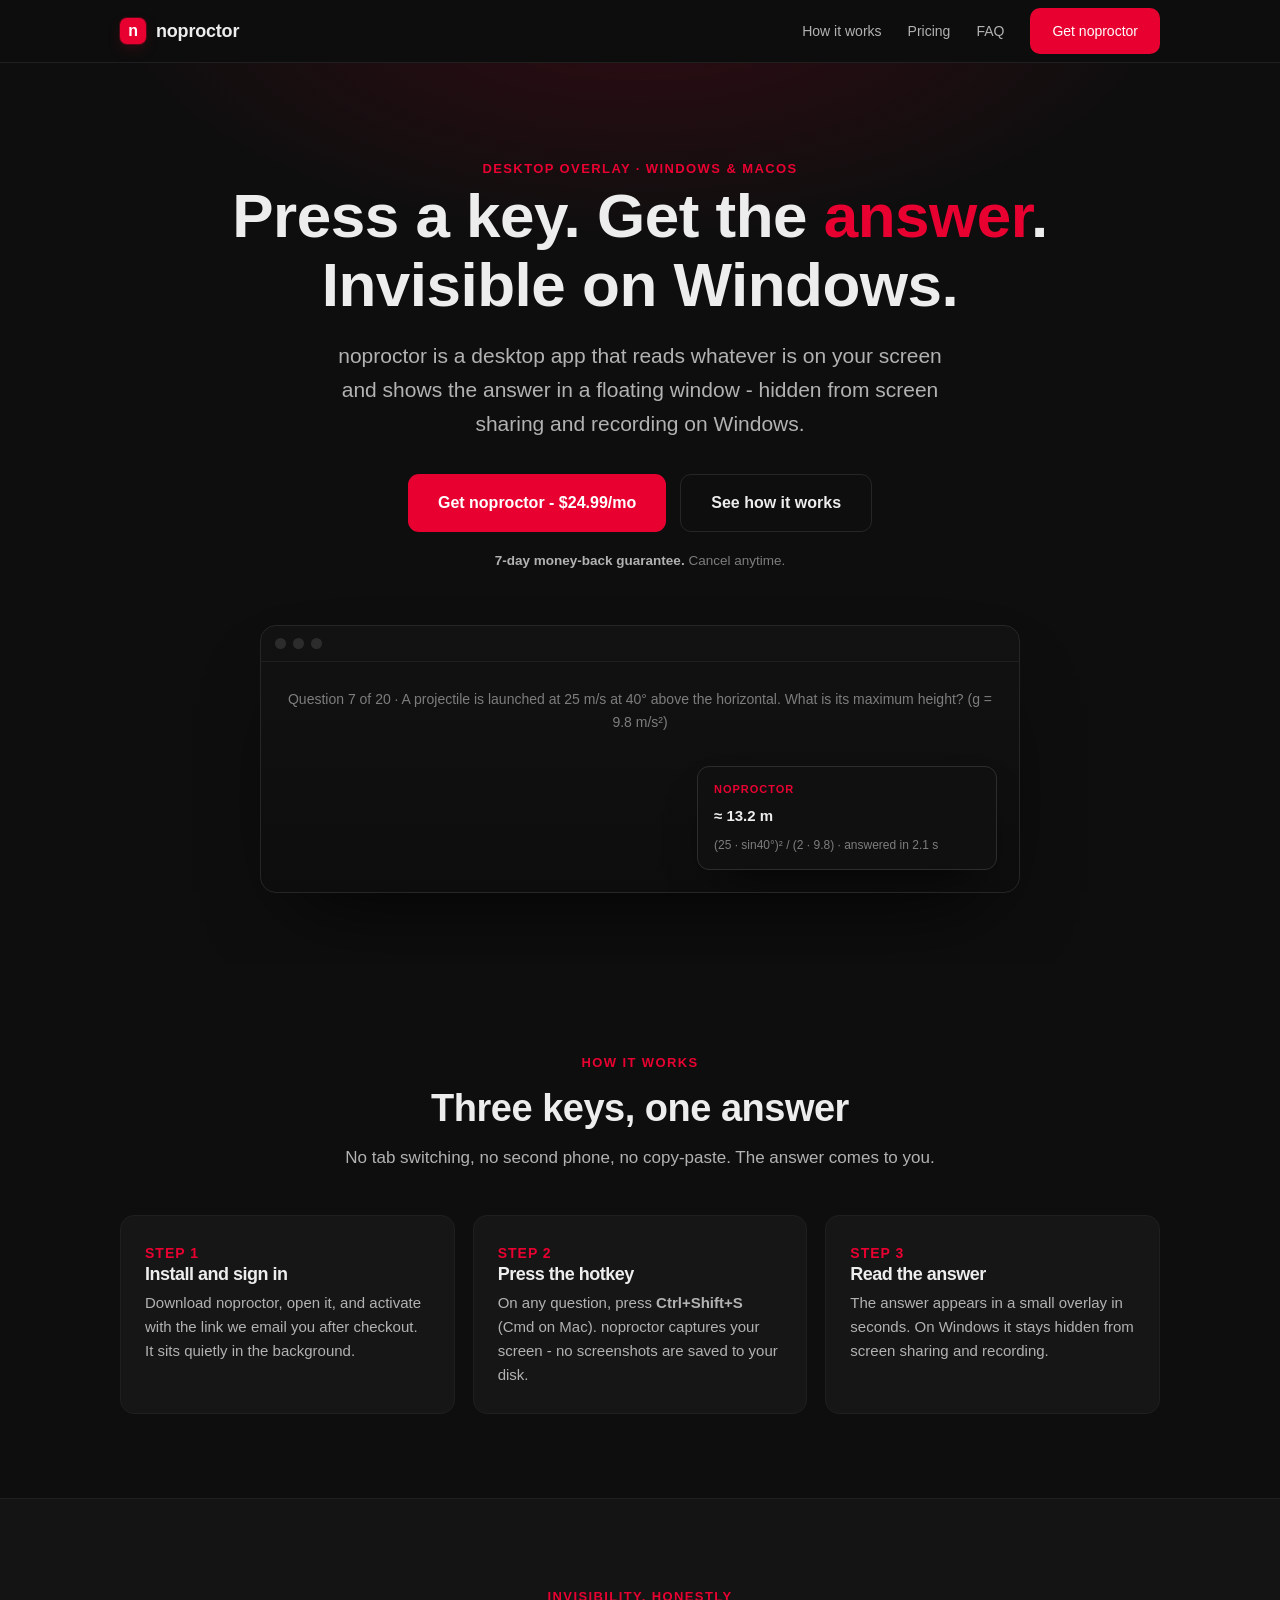
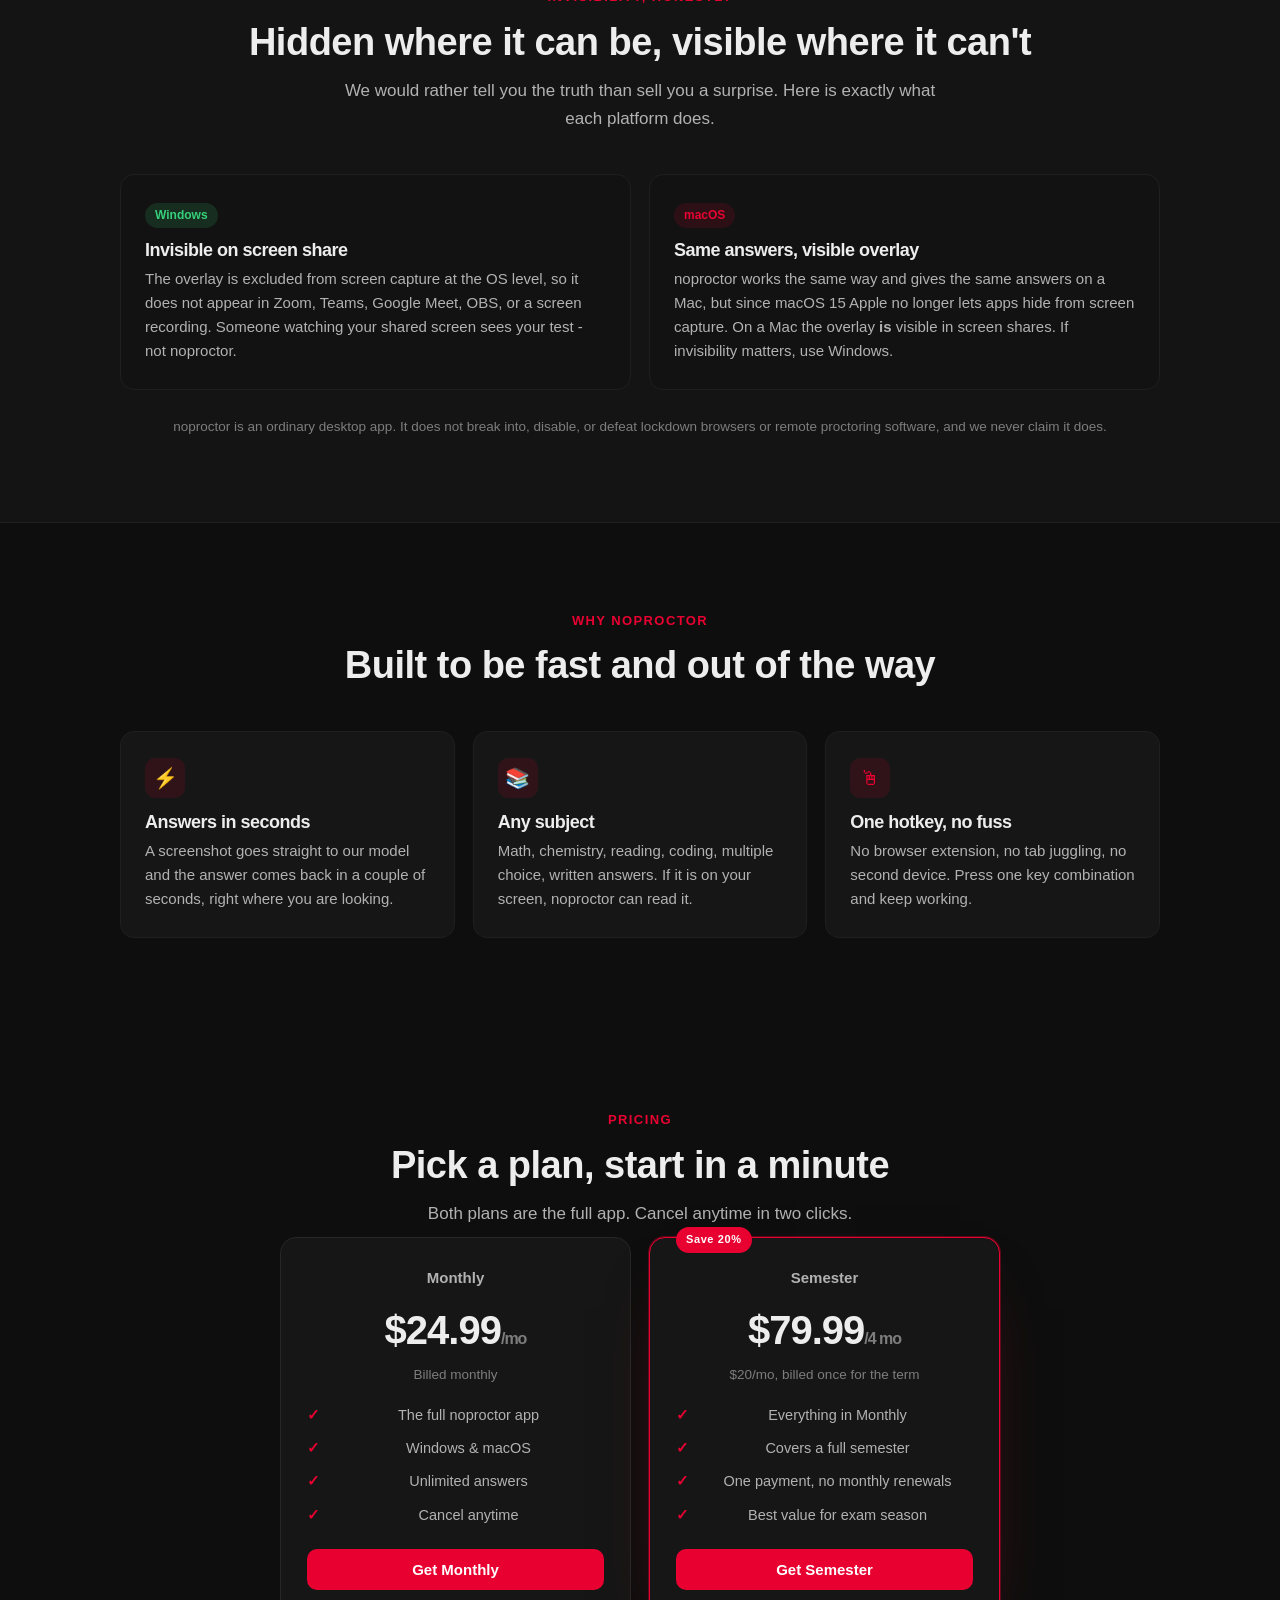
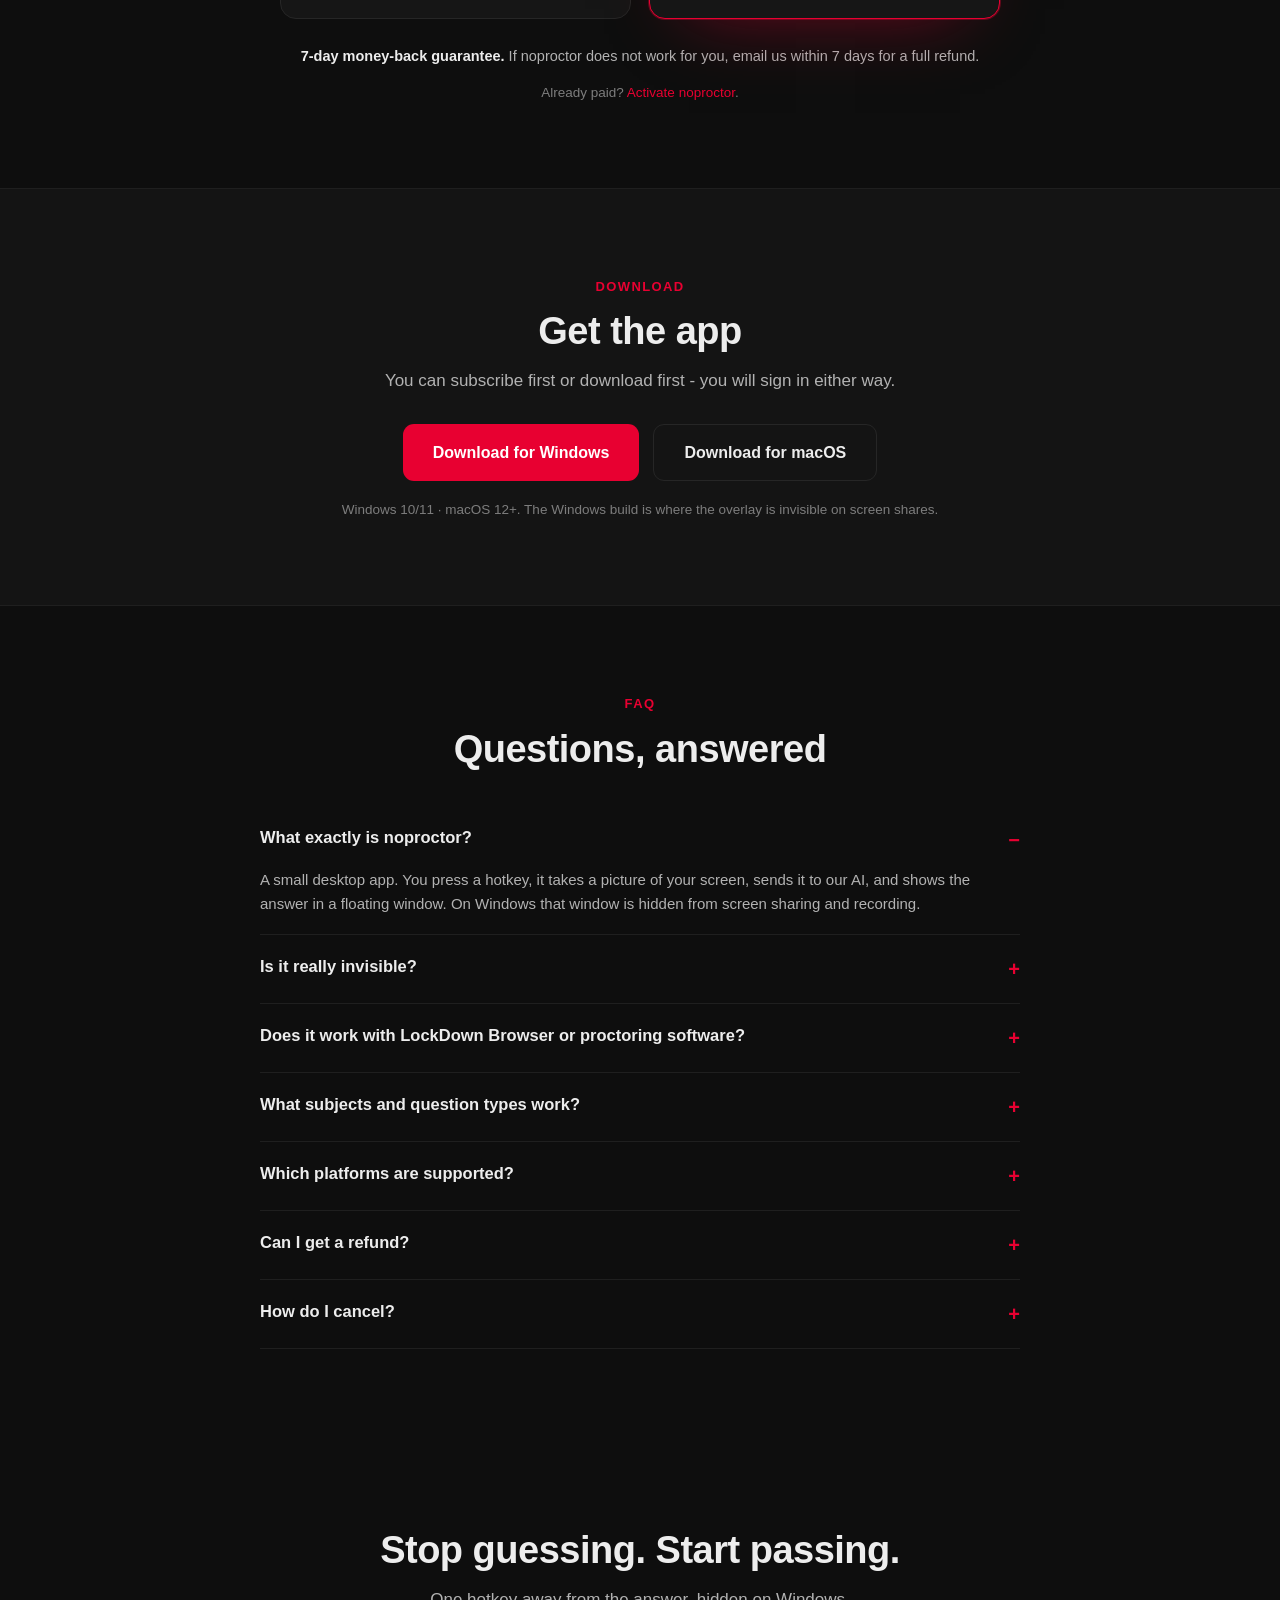
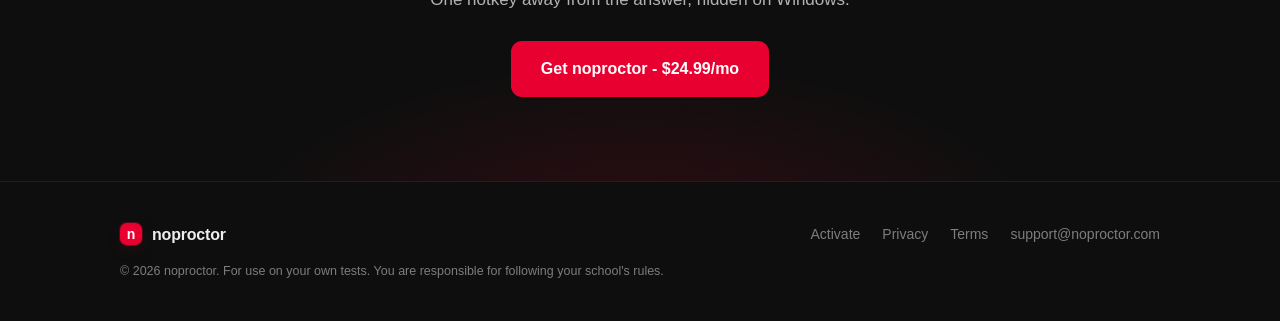
==== index.html @ 86c20f75 "noproctor site: landing, pricing + desk checkout, activation, legal Static GitHub Pages site for nop" ====
<!doctype html>
<html lang="en">
<head>
  <meta charset="utf-8">
  <meta name="viewport" content="width=device-width, initial-scale=1">
  <title>noproctor - the invisible answer overlay for online tests</title>
  <meta name="description" content="noproctor is a desktop overlay that reads your screen and shows the answer in a window hidden from screen sharing and recording on Windows. $24.99/mo. 7-day money-back guarantee.">
  <link rel="canonical" href="https://noproctor.com/">
  <meta property="og:title" content="noproctor - the invisible answer overlay">
  <meta property="og:description" content="Press a hotkey, get the answer, overlaid on your screen and hidden from screen shares on Windows.">
  <meta property="og:type" content="website">
  <meta property="og:url" content="https://noproctor.com/">
  <meta name="theme-color" content="#0e0e0e">
  <link rel="icon" href="/assets/favicon.svg" type="image/svg+xml">
  <!-- connect-src is the one backend (billing Function URL) + Stripe for checkout.
       Keep this and the BILLING_URL constant below in sync. -->
  <meta http-equiv="Content-Security-Policy"
        content="default-src 'none'; script-src 'self' 'unsafe-inline'; style-src 'self' 'unsafe-inline'; font-src 'self'; img-src 'self' data: https:; connect-src 'self' https://7xv2cav7t3iceljjbwjn4akknm0kymha.lambda-url.us-east-1.on.aws; form-action 'self'; base-uri 'none'">
  <link rel="stylesheet" href="/assets/noproctor.css">
</head>
<body>
  <nav class="nav">
    <div class="wrap nav-inner">
      <a class="logo" href="/"><span class="mark">n</span> noproctor</a>
      <div class="nav-links">
        <a href="#how" class="hide-sm">How it works</a>
        <a href="#pricing" class="hide-sm">Pricing</a>
        <a href="#faq" class="hide-sm">FAQ</a>
        <a href="#pricing" class="btn">Get noproctor</a>
      </div>
    </div>
  </nav>

  <header class="hero">
    <div class="wrap hero-inner">
      <span class="eyebrow">Desktop overlay &middot; Windows &amp; macOS</span>
      <h1>Press a key. Get the <span class="hl">answer</span>.<br>Invisible on Windows.</h1>
      <p class="sub">noproctor is a desktop app that reads whatever is on your screen and shows the answer in a floating window - hidden from screen sharing and recording on Windows.</p>
      <div class="hero-cta">
        <a href="#pricing" class="btn lg">Get noproctor - $24.99/mo</a>
        <a href="#how" class="btn ghost lg">See how it works</a>
      </div>
      <p class="hero-note"><strong>7-day money-back guarantee.</strong> Cancel anytime.</p>

      <div class="mock" aria-hidden="true">
        <div class="mock-bar"><i></i><i></i><i></i></div>
        <div class="mock-body">
          <div class="mock-q">Question 7 of 20 &middot; A projectile is launched at 25 m/s at 40&deg; above the horizontal. What is its maximum height? (g = 9.8 m/s&sup2;)</div>
          <div class="mock-overlay">
            <div class="tag">noproctor</div>
            <div class="ans">&asymp; 13.2 m</div>
            <div class="meta">(25 &middot; sin40&deg;)&sup2; / (2 &middot; 9.8) &middot; answered in 2.1 s</div>
          </div>
        </div>
      </div>
    </div>
  </header>

  <section id="how">
    <div class="wrap center">
      <span class="eyebrow">How it works</span>
      <h2 class="section-title">Three keys, one answer</h2>
      <p class="section-lead">No tab switching, no second phone, no copy-paste. The answer comes to you.</p>
      <div class="grid cols-3" style="margin-top:44px;text-align:left">
        <div class="card">
          <div class="step-n">STEP 1</div>
          <h3>Install and sign in</h3>
          <p>Download noproctor, open it, and activate with the link we email you after checkout. It sits quietly in the background.</p>
        </div>
        <div class="card">
          <div class="step-n">STEP 2</div>
          <h3>Press the hotkey</h3>
          <p>On any question, press <strong>Ctrl+Shift+S</strong> (Cmd on Mac). noproctor captures your screen - no screenshots are saved to your disk.</p>
        </div>
        <div class="card">
          <div class="step-n">STEP 3</div>
          <h3>Read the answer</h3>
          <p>The answer appears in a small overlay in seconds. On Windows it stays hidden from screen sharing and recording.</p>
        </div>
      </div>
    </div>
  </section>

  <section class="band">
    <div class="wrap">
      <div class="center">
        <span class="eyebrow">Invisibility, honestly</span>
        <h2 class="section-title">Hidden where it can be, visible where it can't</h2>
        <p class="section-lead" style="margin:0 auto">We would rather tell you the truth than sell you a surprise. Here is exactly what each platform does.</p>
      </div>
      <div class="plat" style="margin-top:42px">
        <div class="card">
          <span class="pill win">Windows</span>
          <h3 style="margin:12px 0 7px">Invisible on screen share</h3>
          <p>The overlay is excluded from screen capture at the OS level, so it does not appear in Zoom, Teams, Google Meet, OBS, or a screen recording. Someone watching your shared screen sees your test - not noproctor.</p>
        </div>
        <div class="card">
          <span class="pill mac">macOS</span>
          <h3 style="margin:12px 0 7px">Same answers, visible overlay</h3>
          <p>noproctor works the same way and gives the same answers on a Mac, but since macOS 15 Apple no longer lets apps hide from screen capture. On a Mac the overlay <strong>is</strong> visible in screen shares. If invisibility matters, use Windows.</p>
        </div>
      </div>
      <p class="center" style="margin-top:26px;color:var(--ink-faint);font-size:13.5px">noproctor is an ordinary desktop app. It does not break into, disable, or defeat lockdown browsers or remote proctoring software, and we never claim it does.</p>
    </div>
  </section>

  <section>
    <div class="wrap center">
      <span class="eyebrow">Why noproctor</span>
      <h2 class="section-title">Built to be fast and out of the way</h2>
      <div class="grid cols-3" style="margin-top:44px;text-align:left">
        <div class="card">
          <div class="ic">&#9889;</div>
          <h3>Answers in seconds</h3>
          <p>A screenshot goes straight to our model and the answer comes back in a couple of seconds, right where you are looking.</p>
        </div>
        <div class="card">
          <div class="ic">&#128218;</div>
          <h3>Any subject</h3>
          <p>Math, chemistry, reading, coding, multiple choice, written answers. If it is on your screen, noproctor can read it.</p>
        </div>
        <div class="card">
          <div class="ic">&#128433;</div>
          <h3>One hotkey, no fuss</h3>
          <p>No browser extension, no tab juggling, no second device. Press one key combination and keep working.</p>
        </div>
      </div>
    </div>
  </section>

  <section id="pricing">
    <div class="wrap center">
      <span class="eyebrow">Pricing</span>
      <h2 class="section-title">Pick a plan, start in a minute</h2>
      <p class="section-lead" style="margin:0 auto">Both plans are the full app. Cancel anytime in two clicks.</p>

      <div class="plans">
        <div class="plan">
          <div class="pname">Monthly</div>
          <div class="price">$24.99<span>/mo</span></div>
          <div class="sub">Billed monthly</div>
          <ul>
            <li>The full noproctor app</li>
            <li>Windows &amp; macOS</li>
            <li>Unlimited answers</li>
            <li>Cancel anytime</li>
          </ul>
          <button class="btn block pricing-buy" data-plan="month">Get Monthly</button>
        </div>
        <div class="plan featured">
          <span class="ribbon">Save 20%</span>
          <div class="pname">Semester</div>
          <div class="price">$79.99<span>/4 mo</span></div>
          <div class="sub">$20/mo, billed once for the term</div>
          <ul>
            <li>Everything in Monthly</li>
            <li>Covers a full semester</li>
            <li>One payment, no monthly renewals</li>
            <li>Best value for exam season</li>
          </ul>
          <button class="btn block pricing-buy" data-plan="term">Get Semester</button>
        </div>
      </div>
      <div class="buy-error" id="buy-error"></div>
      <p class="guarantee"><strong>7-day money-back guarantee.</strong> If noproctor does not work for you, email us within 7 days for a full refund.</p>
      <p style="margin-top:14px;color:var(--ink-faint);font-size:13.5px">Already paid? <a href="/activate/">Activate noproctor</a>.</p>
    </div>
  </section>

  <section id="download" class="band">
    <div class="wrap center">
      <span class="eyebrow">Download</span>
      <h2 class="section-title">Get the app</h2>
      <p class="section-lead" style="margin:0 auto">You can subscribe first or download first - you will sign in either way.</p>
      <div class="hero-cta" style="margin-top:30px">
        <a href="https://github.com/serenearyal/noproctor/releases/latest" class="btn lg" rel="noopener">Download for Windows</a>
        <a href="https://github.com/serenearyal/noproctor/releases/latest" class="btn ghost lg" rel="noopener">Download for macOS</a>
      </div>
      <p class="hero-note">Windows 10/11 &middot; macOS 12+. The Windows build is where the overlay is invisible on screen shares.</p>
    </div>
  </section>

  <section id="faq">
    <div class="wrap">
      <div class="center">
        <span class="eyebrow">FAQ</span>
        <h2 class="section-title">Questions, answered</h2>
      </div>
      <div class="faq" style="margin-top:36px">
        <details open>
          <summary>What exactly is noproctor?</summary>
          <p>A small desktop app. You press a hotkey, it takes a picture of your screen, sends it to our AI, and shows the answer in a floating window. On Windows that window is hidden from screen sharing and recording.</p>
        </details>
        <details>
          <summary>Is it really invisible?</summary>
          <p>On Windows, yes - the overlay is excluded from screen capture by the operating system, so it does not show up in Zoom, Teams, Meet, OBS, or a screen recording. On macOS it is not invisible: since macOS 15 Apple no longer lets apps hide from capture, so the overlay is visible in screen shares on a Mac.</p>
        </details>
        <details>
          <summary>Does it work with LockDown Browser or proctoring software?</summary>
          <p>noproctor is a normal desktop app. It does not disable or get around lockdown browsers or remote proctoring (camera and screen monitoring), and we do not claim it does. The invisibility is specifically about screen sharing and screen recording on Windows.</p>
        </details>
        <details>
          <summary>What subjects and question types work?</summary>
          <p>Anything that fits on your screen: math, science, reading comprehension, coding, multiple choice, and written responses. If you can see the question, noproctor can read it.</p>
        </details>
        <details>
          <summary>Which platforms are supported?</summary>
          <p>Windows 10 and 11, and macOS 12 and later. The invisibility feature is Windows-only for the reason above.</p>
        </details>
        <details>
          <summary>Can I get a refund?</summary>
          <p>Yes. If noproctor does not work for you, email <a href="mailto:support@noproctor.com">support@noproctor.com</a> within 7 days of your purchase and we will refund you in full.</p>
        </details>
        <details>
          <summary>How do I cancel?</summary>
          <p>Cancel anytime from the billing portal linked in your account, or email support. Your plan stays active until the end of the period you already paid for.</p>
        </details>
      </div>
    </div>
  </section>

  <section class="cta-strip center">
    <div class="wrap">
      <h2 class="section-title">Stop guessing. Start passing.</h2>
      <p class="section-lead" style="margin:0 auto 28px">One hotkey away from the answer, hidden on Windows.</p>
      <a href="#pricing" class="btn lg">Get noproctor - $24.99/mo</a>
    </div>
  </section>

  <footer>
    <div class="wrap foot-inner">
      <div><a class="logo" href="/" style="font-size:16px"><span class="mark" style="width:22px;height:22px;font-size:14px">n</span> noproctor</a></div>
      <div class="foot-links">
        <a href="/activate/">Activate</a>
        <a href="/privacy/">Privacy</a>
        <a href="/terms/">Terms</a>
        <a href="mailto:support@noproctor.com">support@noproctor.com</a>
      </div>
    </div>
    <div class="wrap" style="margin-top:14px;color:var(--ink-faint);font-size:12.5px">&copy; 2026 noproctor. For use on your own tests. You are responsible for following your school's rules.</div>
  </footer>

  <script>
    // --- backend (billing Function URL). Keep in sync with the CSP above. ---
    var BILLING_URL = "https://7xv2cav7t3iceljjbwjn4akknm0kymha.lambda-url.us-east-1.on.aws";

    // --- minimal visit id + source capture, so a sale can be attributed. ---
    (function () {
      function readCookie(name) {
        var m = document.cookie.match(new RegExp("(?:^|; )" + name + "=([^;]*)"));
        return m ? decodeURIComponent(m[1]) : "";
      }
      function setCookie(name, value, days) {
        var d = new Date(); d.setTime(d.getTime() + days * 864e5);
        document.cookie = name + "=" + encodeURIComponent(value) + ";path=/;max-age=" + (days * 86400) + ";SameSite=Lax";
      }
      var vid = readCookie("np_vid");
      if (!/^[0-9a-f]{16}$/.test(vid)) {
        var a = new Uint8Array(8);
        (window.crypto || {}).getRandomValues ? crypto.getRandomValues(a) : a.forEach(function (_, i) { a[i] = Math.floor(Math.random() * 256); });
        vid = Array.prototype.map.call(a, function (b) { return ("0" + b.toString(16)).slice(-2); }).join("");
        setCookie("np_vid", vid, 90);
      }
      window.npVisit = vid;
      if (!readCookie("np_src")) {
        var p = new URLSearchParams(location.search);
        var src = p.get("utm_source") || p.get("src") || (document.referrer ? "ref:" + (document.referrer.split("/")[2] || "") : "direct");
        setCookie("np_src", String(src).slice(0, 80), 90);
      }
      window.npSource = readCookie("np_src") || "direct";
    })();

    // --- checkout: one /checkout call per plan, product desk. ---
    (function () {
      var buttons = document.querySelectorAll(".pricing-buy");
      var error = document.getElementById("buy-error");
      if (!buttons.length) return;

      function showError(message) { error.textContent = message; error.style.display = "block"; }

      async function requestCheckout(plan) {
        var payload = { product: "desk", plan: plan, source: window.npSource, vid: window.npVisit };
        var response = await fetch(BILLING_URL.replace(/\/$/, "") + "/checkout", {
          method: "POST",
          headers: { "content-type": "application/json" },
          body: JSON.stringify(payload)
        });
        var data = await response.json();
        if (!response.ok || !data.url) { throw new Error(data.error || "Checkout unavailable"); }
        return data.url;
      }

      buttons.forEach(function (button) {
        button.addEventListener("click", async function () {
          if (button.disabled) return;
          error.style.display = "none";
          button.disabled = true;
          var original = button.textContent;
          button.textContent = "Opening checkout…";
          try {
            var plan = /^(month|term)$/.test(button.dataset.plan || "") ? button.dataset.plan : "month";
            window.location.href = await requestCheckout(plan);
          } catch (err) {
            button.disabled = false;
            button.textContent = original;
            showError("Couldn't start checkout. Please try again, or email support@noproctor.com.");
          }
        });
      });
    })();
  </script>
</body>
</html>
---- assets/noproctor.css ----
/* noproctor - shared styles. Dark + crimson, one system across every page. */
:root {
  --bg: #0e0e0e;
  --bg-soft: #141414;
  --bg-card: #161616;
  --line: #262626;
  --line-soft: #1f1f1f;
  --ink: #ededed;
  --ink-dim: #b2b2b2;
  --ink-faint: #7d7d7d;
  --accent: #e80031;
  --accent-dim: #c00028;
  --ok: #37d07a;
  --radius: 14px;
  --maxw: 1080px;
  --font: -apple-system, BlinkMacSystemFont, "Segoe UI", Roboto, Helvetica, Arial, sans-serif;
  --mono: ui-monospace, "SF Mono", Menlo, Consolas, monospace;
  color-scheme: dark;
}

* { margin: 0; padding: 0; box-sizing: border-box; }
html { scroll-behavior: smooth; }
body {
  font-family: var(--font);
  color: var(--ink);
  background: var(--bg);
  line-height: 1.6;
  -webkit-font-smoothing: antialiased;
  text-rendering: optimizeLegibility;
}
a { color: var(--accent); text-decoration: none; }
a:hover { color: var(--accent-dim); }
img { max-width: 100%; display: block; }
[hidden] { display: none !important; }

.wrap { width: 100%; max-width: var(--maxw); margin: 0 auto; padding: 0 20px; }

/* ---- nav ---- */
.nav {
  position: sticky; top: 0; z-index: 30;
  background: rgba(14, 14, 14, 0.82);
  backdrop-filter: saturate(140%) blur(10px);
  border-bottom: 1px solid var(--line-soft);
}
.nav-inner { display: flex; align-items: center; justify-content: space-between; height: 62px; }
.logo { display: flex; align-items: center; gap: 10px; font-weight: 700; font-size: 18px; color: var(--ink); letter-spacing: -0.2px; }
.logo:hover { color: var(--ink); }
.logo .mark {
  width: 26px; height: 26px; border-radius: 7px;
  background: var(--accent);
  display: grid; place-items: center;
  color: #fff; font-weight: 800; font-size: 16px;
  box-shadow: 0 0 0 1px rgba(232, 0, 49, 0.3), 0 6px 18px -8px rgba(232, 0, 49, 0.8);
}
.nav-links { display: flex; align-items: center; gap: 26px; }
.nav-links a { color: var(--ink-dim); font-size: 14px; font-weight: 500; }
.nav-links a:hover { color: var(--ink); }
.nav-links .btn { color: #fff; }
@media (max-width: 640px) {
  .nav-links a.hide-sm { display: none; }
  .nav-links { gap: 16px; }
}

/* ---- buttons ---- */
.btn {
  display: inline-flex; align-items: center; justify-content: center; gap: 8px;
  padding: 12px 22px; border-radius: 10px; border: 0;
  font-family: inherit; font-size: 15px; font-weight: 600;
  color: #fff; background: var(--accent); cursor: pointer;
  transition: background 0.15s ease, transform 0.05s ease;
  text-decoration: none;
}
.btn:hover { background: var(--accent-dim); color: #fff; }
.btn:active { transform: translateY(1px); }
.btn[disabled] { opacity: 0.6; cursor: default; }
.btn.ghost { background: transparent; color: var(--ink); border: 1px solid var(--line); }
.btn.ghost:hover { background: var(--bg-soft); border-color: #333; }
.btn.lg { padding: 15px 30px; font-size: 16px; border-radius: 11px; }
.btn.block { width: 100%; }

/* ---- sections ---- */
section { padding: 84px 0; }
.eyebrow { color: var(--accent); font-size: 13px; font-weight: 700; letter-spacing: 1.4px; text-transform: uppercase; }
h1, h2, h3 { letter-spacing: -0.5px; line-height: 1.12; }
h2.section-title { font-size: clamp(26px, 4vw, 38px); margin: 12px 0 14px; }
.section-lead { color: var(--ink-dim); font-size: 17px; max-width: 620px; }
.center { text-align: center; }
.center .section-lead { margin-left: auto; margin-right: auto; }

/* ---- hero ---- */
.hero { padding: 92px 0 72px; position: relative; overflow: hidden; }
.hero::before {
  content: ""; position: absolute; inset: 0;
  background: radial-gradient(900px 420px at 50% -8%, rgba(232, 0, 49, 0.16), transparent 60%);
  pointer-events: none;
}
.hero-inner { position: relative; text-align: center; }
.hero h1 { font-size: clamp(34px, 6vw, 62px); font-weight: 800; }
.hero h1 .hl { color: var(--accent); }
.hero p.sub { color: var(--ink-dim); font-size: clamp(17px, 2.4vw, 21px); max-width: 640px; margin: 20px auto 0; }
.hero-cta { display: flex; gap: 14px; justify-content: center; flex-wrap: wrap; margin-top: 34px; }
.hero-note { margin-top: 18px; color: var(--ink-faint); font-size: 13.5px; }
.hero-note strong { color: var(--ink-dim); font-weight: 600; }

/* a simple product mock */
.mock {
  margin: 54px auto 0; max-width: 760px; position: relative;
  border: 1px solid var(--line); border-radius: 16px; overflow: hidden;
  background: linear-gradient(180deg, #121212, #0d0d0d);
  box-shadow: 0 40px 90px -40px rgba(0,0,0,0.9);
}
.mock-bar { display: flex; align-items: center; gap: 7px; padding: 12px 14px; border-bottom: 1px solid var(--line-soft); }
.mock-bar i { width: 11px; height: 11px; border-radius: 50%; background: #2c2c2c; display: inline-block; }
.mock-body { padding: 26px; display: grid; grid-template-columns: 1fr; gap: 14px; min-height: 230px; position: relative; }
.mock-q { color: var(--ink-faint); font-size: 14px; }
.mock-overlay {
  position: absolute; right: 22px; bottom: 22px; width: 300px; max-width: 72%;
  background: rgba(16,16,16,0.96); border: 1px solid #2d2d2d; border-radius: 12px;
  box-shadow: 0 22px 50px -24px rgba(0,0,0,0.9); padding: 14px 16px; text-align: left;
}
.mock-overlay .tag { color: var(--accent); font-size: 11px; font-weight: 700; letter-spacing: 1px; text-transform: uppercase; }
.mock-overlay .ans { color: var(--ink); font-size: 15px; margin-top: 6px; font-weight: 600; }
.mock-overlay .meta { color: var(--ink-faint); font-size: 12px; margin-top: 8px; }

/* ---- feature grid ---- */
.grid { display: grid; gap: 18px; }
.grid.cols-3 { grid-template-columns: repeat(3, 1fr); }
.grid.cols-2 { grid-template-columns: repeat(2, 1fr); }
@media (max-width: 860px) { .grid.cols-3 { grid-template-columns: 1fr; } .grid.cols-2 { grid-template-columns: 1fr; } }
.card {
  background: var(--bg-card); border: 1px solid var(--line-soft);
  border-radius: var(--radius); padding: 26px 24px;
}
.card .ic { width: 40px; height: 40px; border-radius: 10px; background: rgba(232,0,49,0.12); color: var(--accent); display: grid; place-items: center; font-size: 20px; margin-bottom: 14px; }
.card h3 { font-size: 18px; margin-bottom: 7px; }
.card p { color: var(--ink-dim); font-size: 15px; }
.step-n { color: var(--accent); font-weight: 800; font-size: 14px; letter-spacing: 1px; }

/* ---- platform honesty band ---- */
.band { background: var(--bg-soft); border-top: 1px solid var(--line-soft); border-bottom: 1px solid var(--line-soft); }
.plat { display: grid; grid-template-columns: 1fr 1fr; gap: 18px; }
@media (max-width: 760px) { .plat { grid-template-columns: 1fr; } }
.plat .card { background: #121212; }
.pill { display: inline-block; font-size: 12px; font-weight: 700; padding: 3px 10px; border-radius: 999px; }
.pill.win { background: rgba(55,208,122,0.14); color: var(--ok); }
.pill.mac { background: rgba(232,0,49,0.12); color: var(--accent); }

/* ---- pricing ---- */
.plans { display: grid; grid-template-columns: repeat(2, 1fr); gap: 18px; max-width: 720px; margin: 10px auto 0; }
@media (max-width: 680px) { .plans { grid-template-columns: 1fr; } }
.plan {
  background: var(--bg-card); border: 1px solid var(--line); border-radius: 16px;
  padding: 28px 26px; position: relative; display: flex; flex-direction: column;
}
.plan.featured { border-color: var(--accent); box-shadow: 0 0 0 1px rgba(232,0,49,0.35), 0 30px 70px -40px rgba(232,0,49,0.5); }
.plan .ribbon { position: absolute; top: -11px; left: 26px; background: var(--accent); color: #fff; font-size: 11px; font-weight: 700; letter-spacing: 0.6px; padding: 4px 10px; border-radius: 999px; }
.plan .pname { font-size: 15px; color: var(--ink-dim); font-weight: 600; }
.plan .price { font-size: 40px; font-weight: 800; margin: 8px 0 2px; letter-spacing: -1px; }
.plan .price span { font-size: 16px; color: var(--ink-faint); font-weight: 600; }
.plan .sub { color: var(--ink-faint); font-size: 13.5px; min-height: 20px; }
.plan ul { list-style: none; margin: 18px 0 22px; display: grid; gap: 10px; }
.plan li { color: var(--ink-dim); font-size: 14.5px; padding-left: 26px; position: relative; }
.plan li::before { content: "✓"; position: absolute; left: 0; color: var(--accent); font-weight: 800; }
.plan .btn { margin-top: auto; }
.buy-error { display: none; color: #ff6a6a; font-size: 14px; text-align: center; margin-top: 16px; }
.guarantee { text-align: center; margin-top: 26px; color: var(--ink-dim); font-size: 14.5px; }
.guarantee strong { color: var(--ink); }

/* ---- faq ---- */
.faq { max-width: 760px; margin: 0 auto; }
.faq details { border-bottom: 1px solid var(--line-soft); padding: 18px 0; }
.faq summary { cursor: pointer; font-weight: 600; font-size: 16.5px; list-style: none; display: flex; justify-content: space-between; gap: 16px; }
.faq summary::-webkit-details-marker { display: none; }
.faq summary::after { content: "+"; color: var(--accent); font-weight: 700; font-size: 20px; }
.faq details[open] summary::after { content: "−"; }
.faq p { color: var(--ink-dim); font-size: 15px; margin-top: 12px; }

/* ---- cta strip ---- */
.cta-strip { text-align: center; background: radial-gradient(700px 320px at 50% 120%, rgba(232,0,49,0.16), transparent 60%); }

/* ---- footer ---- */
footer { border-top: 1px solid var(--line-soft); padding: 40px 0; color: var(--ink-faint); font-size: 14px; }
.foot-inner { display: flex; justify-content: space-between; align-items: center; gap: 18px; flex-wrap: wrap; }
.foot-links { display: flex; gap: 22px; flex-wrap: wrap; }
.foot-links a { color: var(--ink-faint); }
.foot-links a:hover { color: var(--ink-dim); }

/* ---- small centered pages (activate / legal) ---- */
.doc { max-width: 760px; margin: 0 auto; padding: 70px 0; }
.doc h1 { font-size: 32px; margin-bottom: 8px; }
.doc .updated { color: var(--ink-faint); font-size: 13px; margin-bottom: 28px; }
.doc h2 { font-size: 20px; margin: 30px 0 10px; }
.doc p, .doc li { color: var(--ink-dim); font-size: 15.5px; margin: 10px 0; }
.doc ul { padding-left: 22px; }
.doc a { text-decoration: underline; }
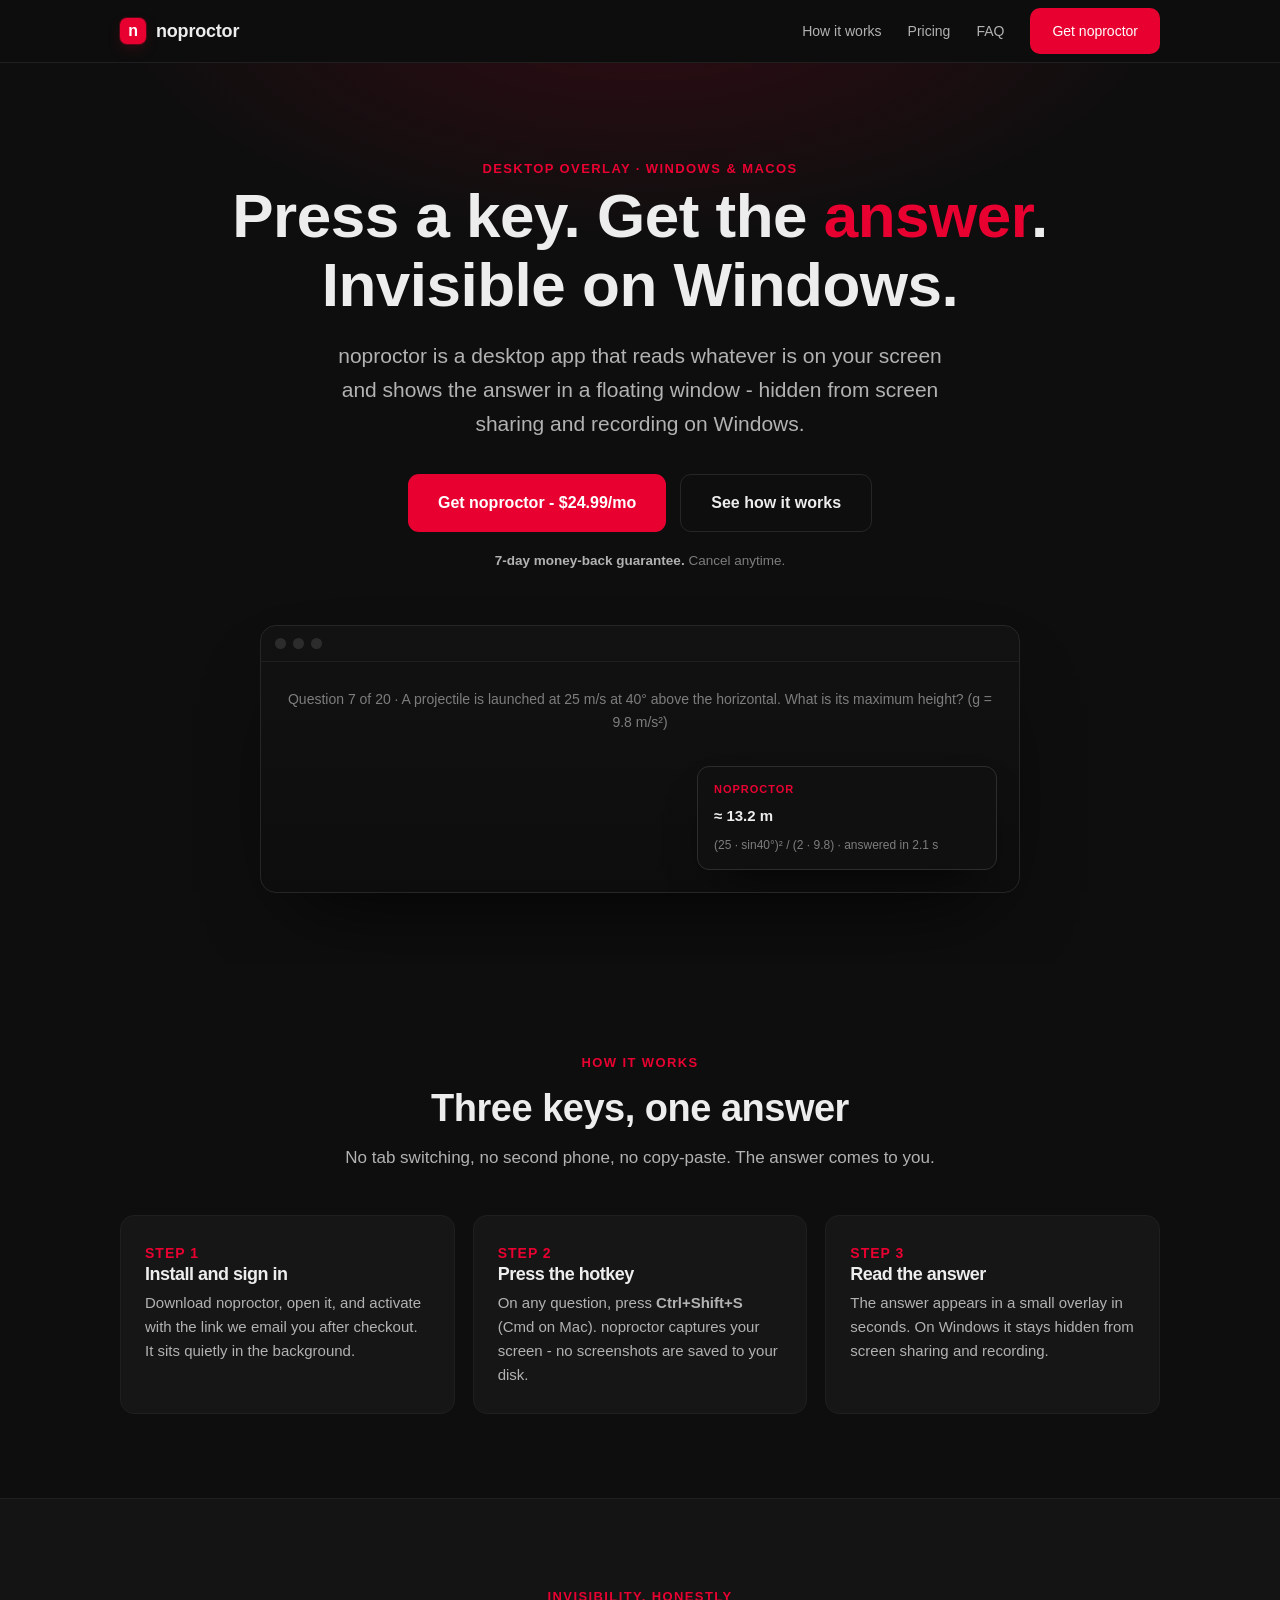
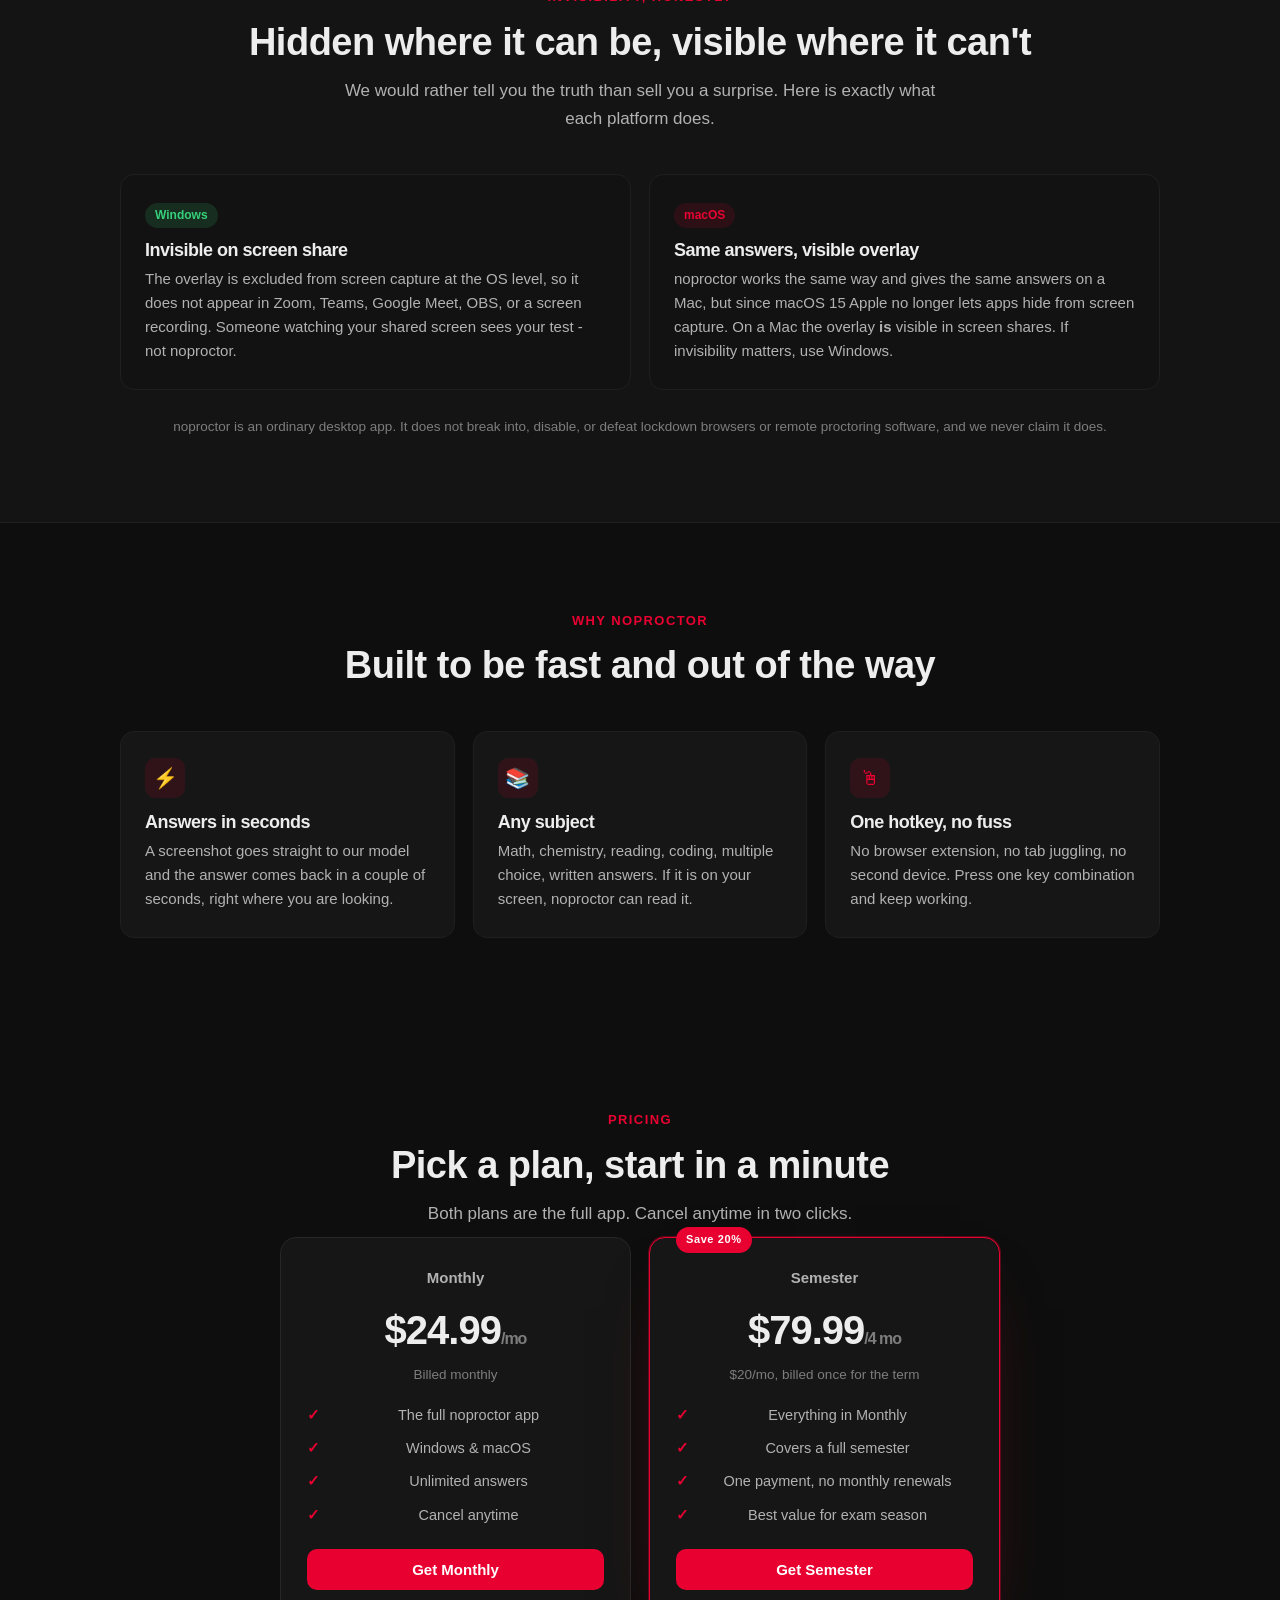
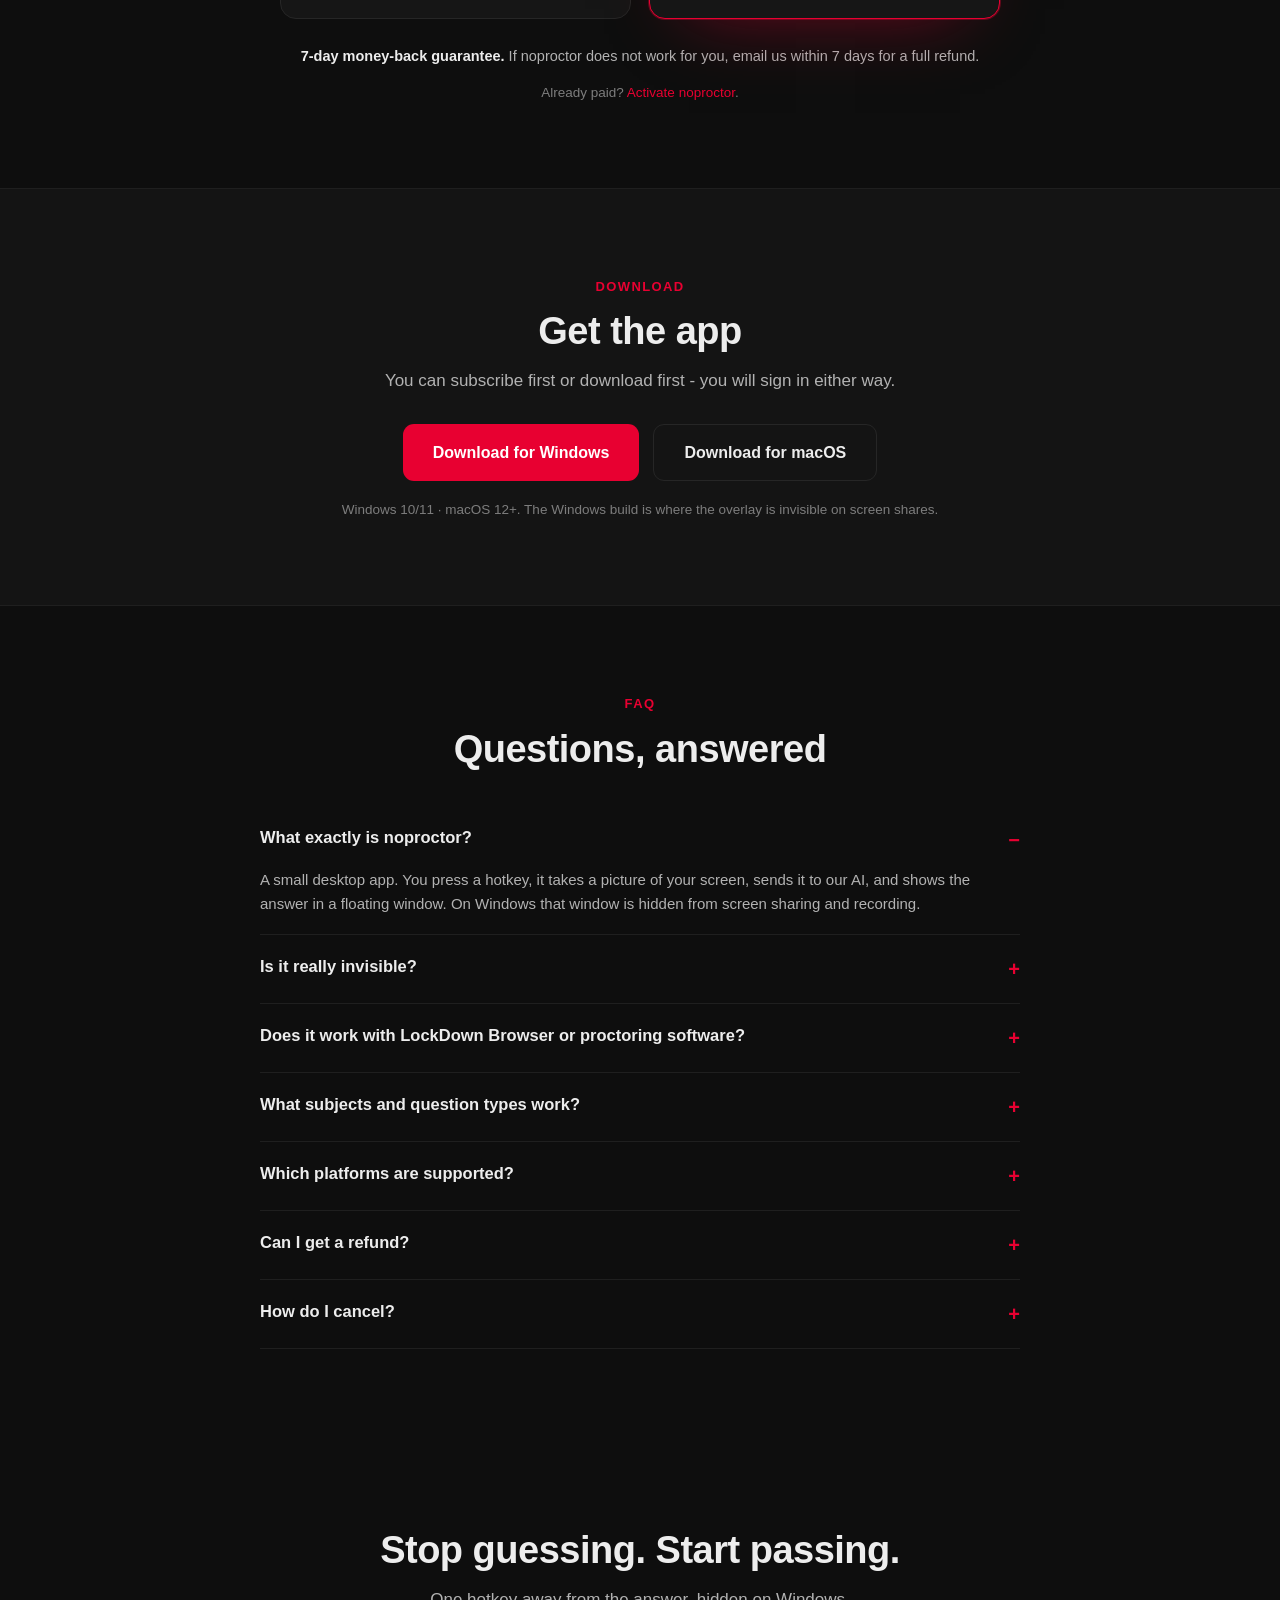
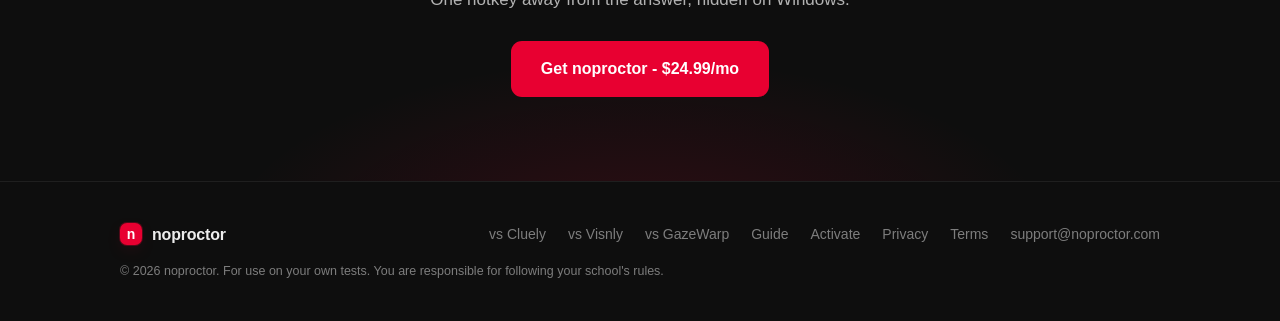
==== commit 78b968fc: "noproctor site: SEO foundation + competitor comparison cluster (D9) - /vs/cluely/, /vs/visnly/, /vs/" ====
--- a/index.html
+++ b/index.html
@@ -17,6 +17,12 @@
   <meta http-equiv="Content-Security-Policy"
         content="default-src 'none'; script-src 'self' 'unsafe-inline'; style-src 'self' 'unsafe-inline'; font-src 'self'; img-src 'self' data: https:; connect-src 'self' https://7xv2cav7t3iceljjbwjn4akknm0kymha.lambda-url.us-east-1.on.aws; form-action 'self'; base-uri 'none'">
   <link rel="stylesheet" href="/assets/noproctor.css">
+  <script type="application/ld+json">
+  {"@context":"https://schema.org","@type":"SoftwareApplication","name":"noproctor","applicationCategory":"UtilitiesApplication","operatingSystem":"Windows, macOS","description":"A desktop overlay that reads your screen on a hotkey and shows the answer in a window hidden from screen sharing and recording on Windows.","offers":[{"@type":"Offer","price":"24.99","priceCurrency":"USD","name":"Monthly"},{"@type":"Offer","price":"79.99","priceCurrency":"USD","name":"Semester (4 months)"}],"publisher":{"@type":"Organization","name":"noproctor","url":"https://noproctor.com/"}}
+  </script>
+  <script type="application/ld+json">
+  {"@context":"https://schema.org","@type":"FAQPage","mainEntity":[{"@type":"Question","name":"Is it really invisible?","acceptedAnswer":{"@type":"Answer","text":"On Windows the overlay is excluded from screen capture by the operating system, so it does not appear in Zoom, Teams, Meet, OBS or a recording. On macOS it is visible in screen shares, because since macOS 15 Apple no longer lets apps hide from capture."}},{"@type":"Question","name":"Does it work with LockDown Browser or proctoring software?","acceptedAnswer":{"@type":"Answer","text":"No. noproctor is a normal desktop app and does not disable or get around lockdown browsers or remote proctoring, and we do not claim it does. The invisibility is about screen sharing and recording on Windows."}},{"@type":"Question","name":"Can I get a refund?","acceptedAnswer":{"@type":"Answer","text":"Yes. If noproctor does not work for you, email support@noproctor.com within 7 days of your purchase for a full refund."}}]}
+  </script>
 </head>
 <body>
   <nav class="nav">
@@ -231,6 +237,10 @@
     <div class="wrap foot-inner">
       <div><a class="logo" href="/" style="font-size:16px"><span class="mark" style="width:22px;height:22px;font-size:14px">n</span> noproctor</a></div>
       <div class="foot-links">
+        <a href="/vs/cluely/">vs Cluely</a>
+        <a href="/vs/visnly/">vs Visnly</a>
+        <a href="/vs/gazewarp/">vs GazeWarp</a>
+        <a href="/guides/hide-from-screen-share/">Guide</a>
         <a href="/activate/">Activate</a>
         <a href="/privacy/">Privacy</a>
         <a href="/terms/">Terms</a>
--- a/assets/noproctor.css
+++ b/assets/noproctor.css
@@ -185,6 +185,20 @@
 .foot-links a { color: var(--ink-faint); }
 .foot-links a:hover { color: var(--ink-dim); }
 
+/* ---- comparison table (/vs/ pages) ---- */
+.cmp-wrap { overflow-x: auto; margin: 36px 0 8px; }
+table.cmp { width: 100%; border-collapse: collapse; min-width: 520px; }
+table.cmp th, table.cmp td { padding: 14px 16px; text-align: left; border-bottom: 1px solid var(--line-soft); font-size: 15px; vertical-align: top; }
+table.cmp thead th { color: var(--ink-faint); font-size: 12.5px; letter-spacing: 0.4px; text-transform: uppercase; font-weight: 700; border-bottom: 1px solid var(--line); }
+table.cmp thead th.us { color: var(--accent); }
+table.cmp td.feat { color: var(--ink-dim); font-weight: 600; }
+table.cmp td.us { color: var(--ink); background: rgba(232,0,49,0.06); font-weight: 600; }
+table.cmp td .yes { color: var(--ok); font-weight: 700; }
+table.cmp td .no { color: var(--ink-faint); }
+.vs-intro { max-width: 760px; }
+.vs-intro p { color: var(--ink-dim); font-size: 16px; margin: 14px 0; }
+.note-small { color: var(--ink-faint); font-size: 13px; margin-top: 14px; }
+
 /* ---- small centered pages (activate / legal) ---- */
 .doc { max-width: 760px; margin: 0 auto; padding: 70px 0; }
 .doc h1 { font-size: 32px; margin-bottom: 8px; }
